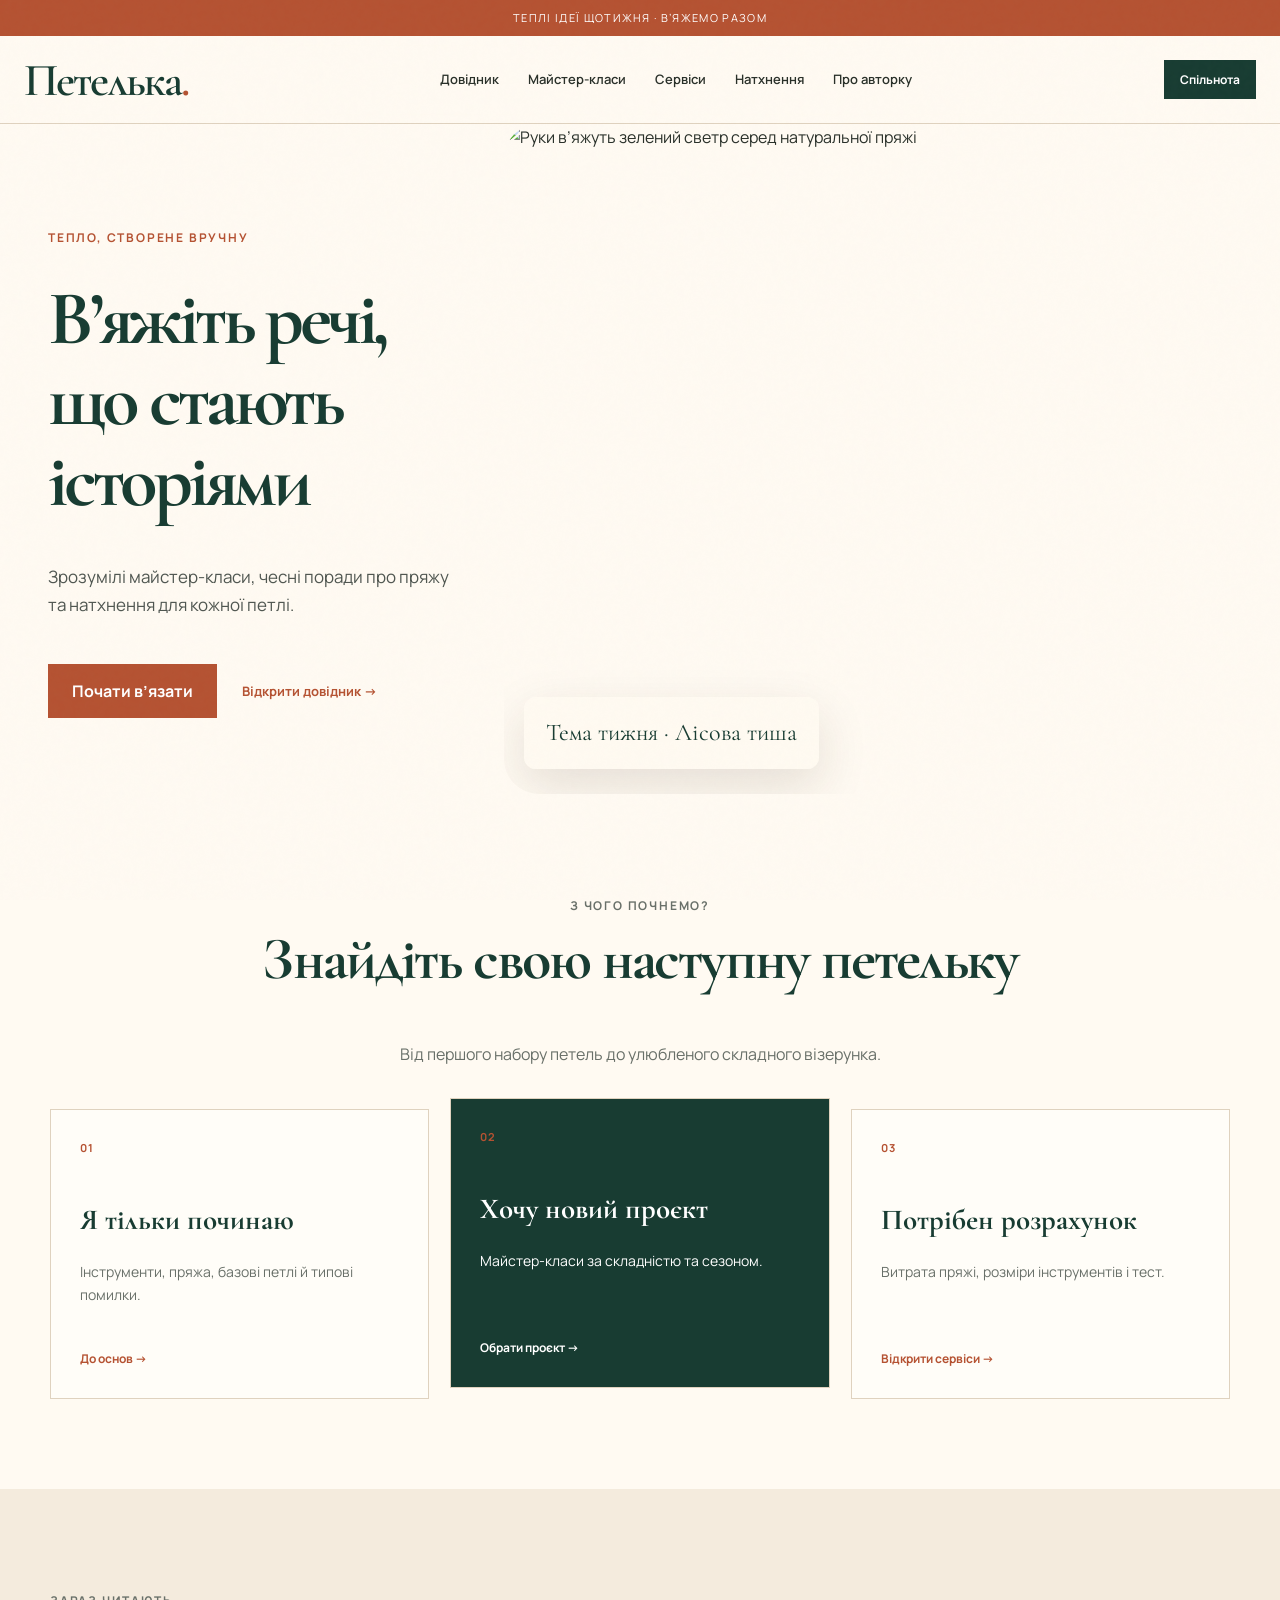
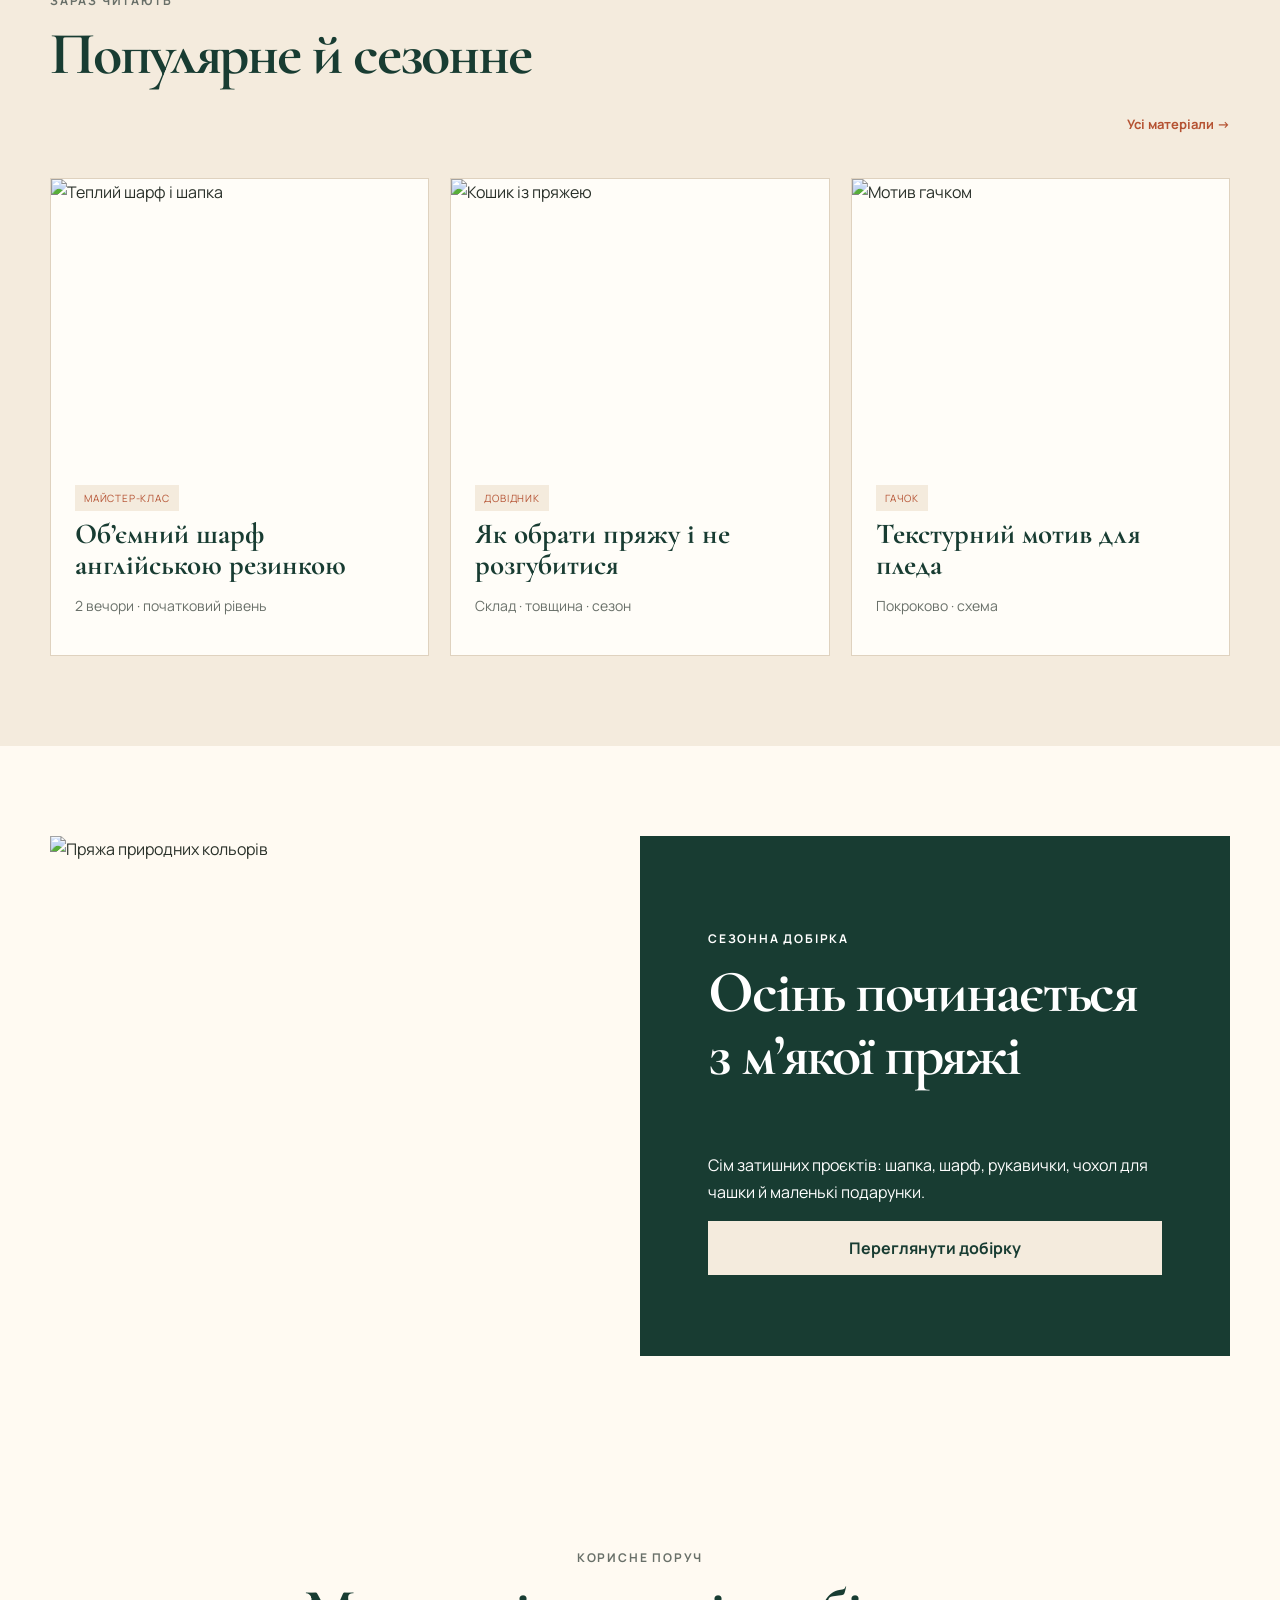
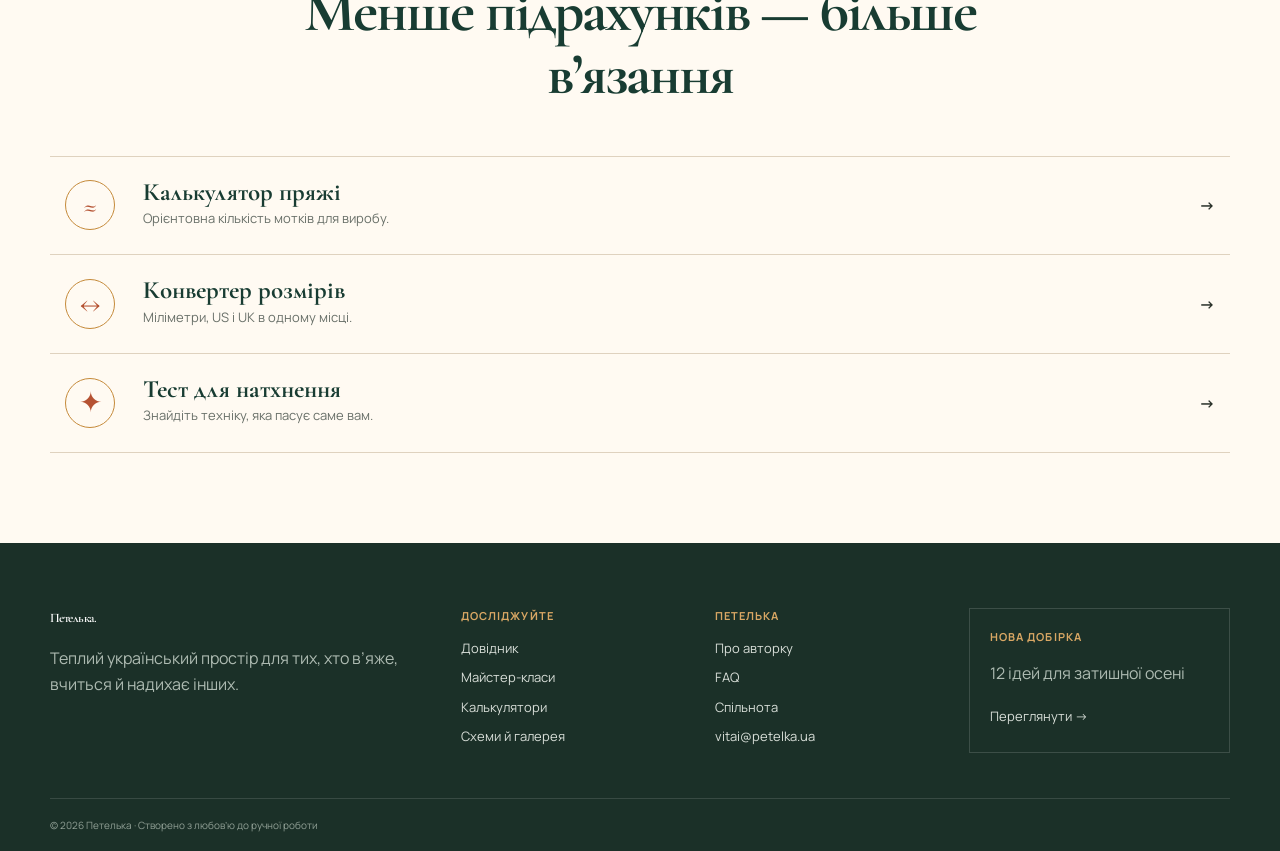
==== index.html @ 1c402456 "Add files via upload" ====
<!doctype html><html lang="uk"><head><meta charset="utf-8"><meta name="viewport" content="width=device-width,initial-scale=1"><title>Петелька — в’язання з теплом</title><meta name="description" content="Техніки, майстер-класи, схеми й калькулятори для в’язання."><link rel="stylesheet" href="style.css"></head><body><div id="header"></div><main>
<section class="hero"><div class="hero-copy"><p class="eyebrow">Тепло, створене вручну</p><h1>В’яжіть речі,<br>що стають<br>історіями</h1><p class="lead">Зрозумілі майстер-класи, чесні поради про пряжу та натхнення для кожної петлі.</p><div class="actions"><a class="btn" href="praktyka.html">Почати в’язати</a><a class="link" href="dovidnyk.html">Відкрити довідник →</a></div></div><div class="hero-img"><img src="assets/images/hero.webp" alt="Руки в’яжуть зелений светр серед натуральної пряжі"><div class="float-card">Тема тижня · Лісова тиша</div></div></section>
<section class="section shell"><div class="heading center"><p class="eyebrow">З чого почнемо?</p><h2>Знайдіть свою наступну петельку</h2><p>Від першого набору петель до улюбленого складного візерунка.</p></div><div class="grid3"><a class="path" href="dovidnyk.html"><span>01</span><h3>Я тільки починаю</h3><p>Інструменти, пряжа, базові петлі й типові помилки.</p><b>До основ →</b></a><a class="path dark" href="praktyka.html"><span>02</span><h3>Хочу новий проєкт</h3><p>Майстер-класи за складністю та сезоном.</p><b>Обрати проєкт →</b></a><a class="path" href="servisy.html"><span>03</span><h3>Потрібен розрахунок</h3><p>Витрата пряжі, розміри інструментів і тест.</p><b>Відкрити сервіси →</b></a></div></section>
<section class="section alt"><div class="shell"><div class="heading split"><div><p class="eyebrow">Зараз читають</p><h2>Популярне й сезонне</h2></div><a class="link" href="praktyka.html">Усі матеріали →</a></div><div class="grid3"><a class="card" href="praktyka.html#sharf"><img src="assets/images/winter.webp" alt="Теплий шарф і шапка"><div class="card-body"><span class="badge">Майстер-клас</span><h3>Об’ємний шарф англійською резинкою</h3><p>2 вечори · початковий рівень</p></div></a><a class="card" href="dovidnyk.html#pryazha"><img src="assets/images/yarn.webp" alt="Кошик із пряжею"><div class="card-body"><span class="badge">Довідник</span><h3>Як обрати пряжу і не розгубитися</h3><p>Склад · товщина · сезон</p></div></a><a class="card" href="praktyka.html#motiv"><img src="assets/images/crochet.webp" alt="Мотив гачком"><div class="card-body"><span class="badge">Гачок</span><h3>Текстурний мотив для пледа</h3><p>Покроково · схема</p></div></a></div></div></section>
<section class="section shell"><div class="season"><img src="assets/images/yarn.webp" alt="Пряжа природних кольорів"><div class="season-copy"><p class="eyebrow">Сезонна добірка</p><h2>Осінь починається з м’якої пряжі</h2><p>Сім затишних проєктів: шапка, шарф, рукавички, чохол для чашки й маленькі подарунки.</p><a class="btn light" href="praktyka.html#season">Переглянути добірку</a></div></div></section>
<section class="section shell"><div class="heading center"><p class="eyebrow">Корисне поруч</p><h2>Менше підрахунків — більше в’язання</h2></div><div class="tool-list"><a href="servisy.html#yarn"><i>≈</i><div><h3>Калькулятор пряжі</h3><p>Орієнтовна кількість мотків для виробу.</p></div><b>→</b></a><a href="servisy.html#converter"><i>↔</i><div><h3>Конвертер розмірів</h3><p>Міліметри, US і UK в одному місці.</p></div><b>→</b></a><a href="servisy.html#quiz"><i>✦</i><div><h3>Тест для натхнення</h3><p>Знайдіть техніку, яка пасує саме вам.</p></div><b>→</b></a></div></section></main><div id="footer"></div><script src="script.js"></script></body></html>
---- style.css ----
@import url('https://fonts.googleapis.com/css2?family=Cormorant+Garamond:wght@500;600&family=Manrope:wght@400;500;600;700&display=swap');
:root{--paper:#f4ebdd;--cream:#fffaf2;--forest:#183c32;--rust:#b55232;--rust2:#913d28;--ochre:#c58a3a;--sage:#7a8b72;--ink:#293029;--muted:#697069;--line:#dfd2bf;--white:#fffdf8;--shadow:0 18px 50px #38271920}*{box-sizing:border-box}html{scroll-behavior:smooth}body{margin:0;background:var(--cream);color:var(--ink);font:16px/1.65 Manrope,sans-serif}body:before{content:"";position:fixed;inset:0;pointer-events:none;z-index:99;opacity:.1;background-image:url("data:image/svg+xml,%3Csvg viewBox='0 0 180 180' xmlns='http://www.w3.org/2000/svg'%3E%3Cfilter id='n'%3E%3CfeTurbulence type='fractalNoise' baseFrequency='.75' numOctaves='3'/%3E%3C/filter%3E%3Crect width='100%25' height='100%25' filter='url(%23n)' opacity='.18'/%3E%3C/svg%3E")}a{color:inherit;text-decoration:none}img{display:block;width:100%;height:100%;object-fit:cover}button,input,select,textarea{font:inherit}.shell{width:min(1180px,calc(100% - 48px));margin:auto}.section{padding:90px 0}.alt{background:var(--paper)}h1,h2,h3{font-family:"Cormorant Garamond",serif;color:var(--forest);line-height:1.05;margin-top:0}h2{font-size:clamp(40px,5vw,60px);letter-spacing:-.035em}h3{font-size:29px}.eyebrow{color:var(--rust);font-size:12px;font-weight:700;letter-spacing:.15em;text-transform:uppercase}.announce{height:36px;background:var(--rust);color:#fff;display:grid;place-items:center;font-size:11px;letter-spacing:.12em;text-transform:uppercase}.site-header{height:88px;position:sticky;top:0;z-index:50;background:#fffaf2ee;border-bottom:1px solid var(--line);backdrop-filter:blur(12px)}.header-in{width:min(1380px,calc(100% - 48px));height:100%;margin:auto;display:flex;align-items:center;justify-content:space-between;gap:30px}.logo{font:600 46px/1 "Cormorant Garamond";color:var(--forest);letter-spacing:-.04em}.logo span{color:var(--rust)}.nav{display:flex;gap:29px;font-size:13px;font-weight:600}.nav a{position:relative;padding:9px 0}.nav a:after{content:"";position:absolute;left:0;bottom:2px;width:0;height:2px;background:var(--rust);transition:.2s}.nav a:hover:after,.nav a.active:after{width:100%}.header-cta{padding:10px 16px;background:var(--forest);color:#fff;font-size:12px;font-weight:700}.menu-btn{display:none;border:0;background:none;font-size:26px;color:var(--forest)}.hero{width:min(1380px,calc(100% - 48px));margin:auto;display:grid;grid-template-columns:39% 1fr;min-height:670px}.hero-copy{padding:76px 52px 60px 24px;display:flex;flex-direction:column;justify-content:center}.hero h1{font-size:clamp(62px,6vw,92px);letter-spacing:-.055em;margin:20px 0 25px}.lead{color:#4f5650;font-size:17px;max-width:460px}.actions{display:flex;align-items:center;gap:25px;margin-top:28px;flex-wrap:wrap}.btn{display:inline-flex;justify-content:center;align-items:center;min-height:54px;padding:13px 24px;background:var(--rust);color:#fff;border:0;font-weight:700;cursor:pointer;transition:.2s}.btn:hover{background:var(--rust2);transform:translateY(-2px)}.btn.light{background:var(--paper);color:var(--forest)}.link{color:var(--rust);font-size:13px;font-weight:700}.hero-img{position:relative;min-height:650px;border-radius:35px 0 35px 35px;overflow:hidden}.hero-img img{transition:.6s}.hero-img:hover img{transform:scale(1.02)}.float-card{position:absolute;left:20px;bottom:25px;background:#fffaf2ed;border-radius:12px;padding:16px 22px;box-shadow:var(--shadow);font-family:"Cormorant Garamond";font-size:24px;color:var(--forest)}.heading{max-width:760px;margin-bottom:42px}.heading.center{text-align:center;margin-inline:auto}.heading.split{max-width:none;display:flex;justify-content:space-between;align-items:end}.heading p{color:var(--muted)}.grid3{display:grid;grid-template-columns:repeat(3,1fr);gap:21px}.path,.card,.mini{background:var(--white);border:1px solid var(--line);padding:29px}.path{min-height:290px;display:flex;flex-direction:column;transition:.25s}.path span,.mini span{font-size:11px;letter-spacing:.1em;color:var(--rust);text-transform:uppercase;font-weight:700}.path h3{margin:48px 0 10px}.path p,.card p,.mini p{color:var(--muted);font-size:14px}.path b{margin-top:auto;color:var(--rust);font-size:12px}.path.dark{background:var(--forest);transform:translateY(-11px)}.path.dark h3,.path.dark p,.path.dark b{color:#fff}.path:hover,.card:hover{transform:translateY(-5px);box-shadow:var(--shadow)}.card{padding:0;overflow:hidden;transition:.25s}.card img{height:280px}.card-body{padding:24px}.card h3{margin:8px 0}.badge{display:inline-block;background:var(--paper);padding:5px 9px;font-size:10px;text-transform:uppercase;letter-spacing:.08em;color:var(--rust)}.season{display:grid;grid-template-columns:1fr 1fr}.season>img{min-height:520px}.season-copy{background:var(--forest);padding:68px;display:flex;flex-direction:column;justify-content:center}.season-copy h2,.season-copy p{color:#fff}.tool-list{border-top:1px solid var(--line)}.tool-list a{display:grid;grid-template-columns:60px 1fr auto;gap:18px;align-items:center;padding:22px 15px;border-bottom:1px solid var(--line)}.tool-list a:hover{background:var(--paper)}.tool-list i{width:50px;height:50px;border:1px solid var(--ochre);border-radius:50%;display:grid;place-items:center;color:var(--rust);font:28px "Cormorant Garamond"}.tool-list h3{font-size:25px;margin:0}.tool-list p{margin:3px 0;color:var(--muted);font-size:13px}.page-hero{background:var(--paper);padding:72px 0;border-bottom:1px solid var(--line)}.page-hero .shell{display:grid;grid-template-columns:1fr .6fr;gap:60px;align-items:end}.crumb{font-size:11px;letter-spacing:.1em;text-transform:uppercase;color:var(--rust)}.page-hero h1{font-size:clamp(58px,7vw,92px);letter-spacing:-.05em;margin:18px 0 10px}.page-hero p{max-width:650px;font-size:17px;color:var(--muted)}.aside{border-left:2px solid var(--ochre);padding-left:25px;color:var(--muted)}.info-img{height:220px;margin:-29px -29px 24px;width:calc(100% + 58px)}.tags{display:flex;gap:6px;flex-wrap:wrap}.tags b{border:1px solid var(--line);border-radius:30px;padding:3px 8px;color:var(--muted);font-size:10px}.filter{display:flex;gap:8px;flex-wrap:wrap;margin-bottom:25px}.filter button{border:1px solid var(--line);background:var(--white);padding:9px 14px;cursor:pointer}.filter button.active{background:var(--forest);color:#fff}.data{overflow-x:auto;border:1px solid var(--line)}table{border-collapse:collapse;width:100%;min-width:620px;background:var(--white)}th,td{padding:13px 16px;border-bottom:1px solid var(--line);text-align:left}th{background:var(--forest);color:#fff;font-size:11px;text-transform:uppercase}.steps article{display:grid;grid-template-columns:52px 1fr;gap:18px;padding:22px 0;border-top:1px solid var(--line)}.steps strong{font:42px "Cormorant Garamond";color:var(--ochre)}.steps h3{font-size:26px;margin:0 0 6px}.steps p{margin:0;color:var(--muted)}.two{display:grid;grid-template-columns:1fr 1fr;gap:25px}.tips article{background:var(--white);border-left:3px solid var(--rust);padding:25px}.tips h3{font-size:25px;margin-bottom:8px}.tips p{margin:0;color:var(--muted)}.service{display:grid;grid-template-columns:.85fr 1.15fr;gap:25px}.panel{padding:30px;border:1px solid var(--line);background:var(--white)}.panel.result{background:var(--forest);color:#fff}.result h3,.result p{color:#fff}.big{font:66px/1 "Cormorant Garamond";color:#f0d0a5;margin:23px 0}.field{display:grid;gap:6px;margin-bottom:16px}.field label{font-size:11px;text-transform:uppercase;letter-spacing:.08em;font-weight:700}.field input,.field select,.field textarea{width:100%;padding:12px;border:1px solid var(--line);background:#fff}.quiz button{display:block;width:100%;text-align:left;padding:12px;margin:7px 0;background:#fff;border:1px solid var(--line);cursor:pointer}.quiz button.selected{background:var(--forest);color:#fff}.gallery{display:grid;grid-template-columns:repeat(12,1fr);grid-auto-rows:160px;gap:14px}.gallery figure{margin:0;overflow:hidden;position:relative}.gallery figure:nth-child(1){grid-column:span 7;grid-row:span 3}.gallery figure:nth-child(2){grid-column:span 5;grid-row:span 2}.gallery figure:nth-child(3){grid-column:span 5;grid-row:span 2}.gallery figure:nth-child(4){grid-column:span 4;grid-row:span 2}.gallery figure:nth-child(5){grid-column:span 8;grid-row:span 2}.gallery figcaption{position:absolute;bottom:12px;left:12px;background:#fffaf2e8;padding:6px 9px;font-size:11px}.download{display:grid;grid-template-columns:55px 1fr auto;gap:16px;align-items:center;padding:18px;border:1px solid var(--line);background:var(--white);margin-bottom:12px}.download i{width:50px;height:50px;background:var(--paper);display:grid;place-items:center;color:var(--rust);font-style:normal;font-weight:700}.download h3{font-size:24px;margin:0}.download p{margin:0;color:var(--muted);font-size:12px}.download b{color:var(--rust);font-size:12px}.portrait{display:grid;grid-template-columns:.8fr 1.2fr;gap:65px;align-items:center}.portrait>img{height:600px}.quote{font:34px/1.2 "Cormorant Garamond";color:var(--forest);border-left:2px solid var(--rust);padding-left:22px}.faq details{padding:19px 4px;border-top:1px solid var(--line)}.faq details:last-child{border-bottom:1px solid var(--line)}.faq summary{cursor:pointer;font:27px "Cormorant Garamond";color:var(--forest)}.faq p{max-width:800px;color:var(--muted)}.community{display:grid;grid-template-columns:1fr 1fr;background:var(--forest)}.community>div,.community>form{padding:55px}.community h2,.community>div p{color:#fff}.community img{height:300px;margin-top:25px}.community form{background:var(--paper)}.success{background:#e4ede5;border-left:3px solid var(--forest);padding:12px;margin-top:14px}.footer{background:#1b3028;color:#d8ded8;padding-top:65px}.footer-grid{display:grid;grid-template-columns:1.4fr .8fr .8fr 1fr;gap:45px}.footer .logo{color:#fff}.footer h3{font:700 11px Manrope;color:#d9a764;text-transform:uppercase;letter-spacing:.1em}.footer a{display:block;padding:4px 0;font-size:13px}.footer p{color:#aebbb2}.footer-note{border:1px solid #ffffff25;padding:20px}.copy{border-top:1px solid #ffffff20;margin-top:45px;padding:18px 0;color:#91a096;font-size:10px}
@media(max-width:900px){.nav,.header-cta{display:none}.menu-btn{display:block}.nav.open{display:grid;position:absolute;right:24px;top:76px;width:250px;padding:18px;background:var(--white);box-shadow:var(--shadow)}.hero{grid-template-columns:1fr}.hero-copy{padding:60px 20px}.grid3{grid-template-columns:repeat(2,1fr)}.service{grid-template-columns:1fr}.footer-grid{grid-template-columns:1fr 1fr}}
@media(max-width:650px){.shell,.hero,.header-in{width:calc(100% - 32px)}.section{padding:60px 0}.hero{width:100%}.hero-copy{padding:48px 24px 32px}.hero h1{font-size:58px}.hero-img{border-radius:0;min-height:430px}.grid3,.two,.season,.page-hero .shell,.portrait,.community{grid-template-columns:1fr}.path.dark{transform:none}.heading.split{display:block}.season-copy{padding:42px 24px}.page-hero{padding:52px 0}.page-hero h1{font-size:56px}.aside{display:none}.gallery{grid-template-columns:1fr;grid-auto-rows:290px}.gallery figure:nth-child(n){grid-column:auto;grid-row:auto}.download{grid-template-columns:50px 1fr}.download b{grid-column:2}.portrait>img{height:450px}.community>div,.community>form{padding:34px 24px}.footer-grid{grid-template-columns:1fr}.actions .btn{width:100%}}
@media(prefers-reduced-motion:reduce){*{scroll-behavior:auto!important;transition:none!important}}
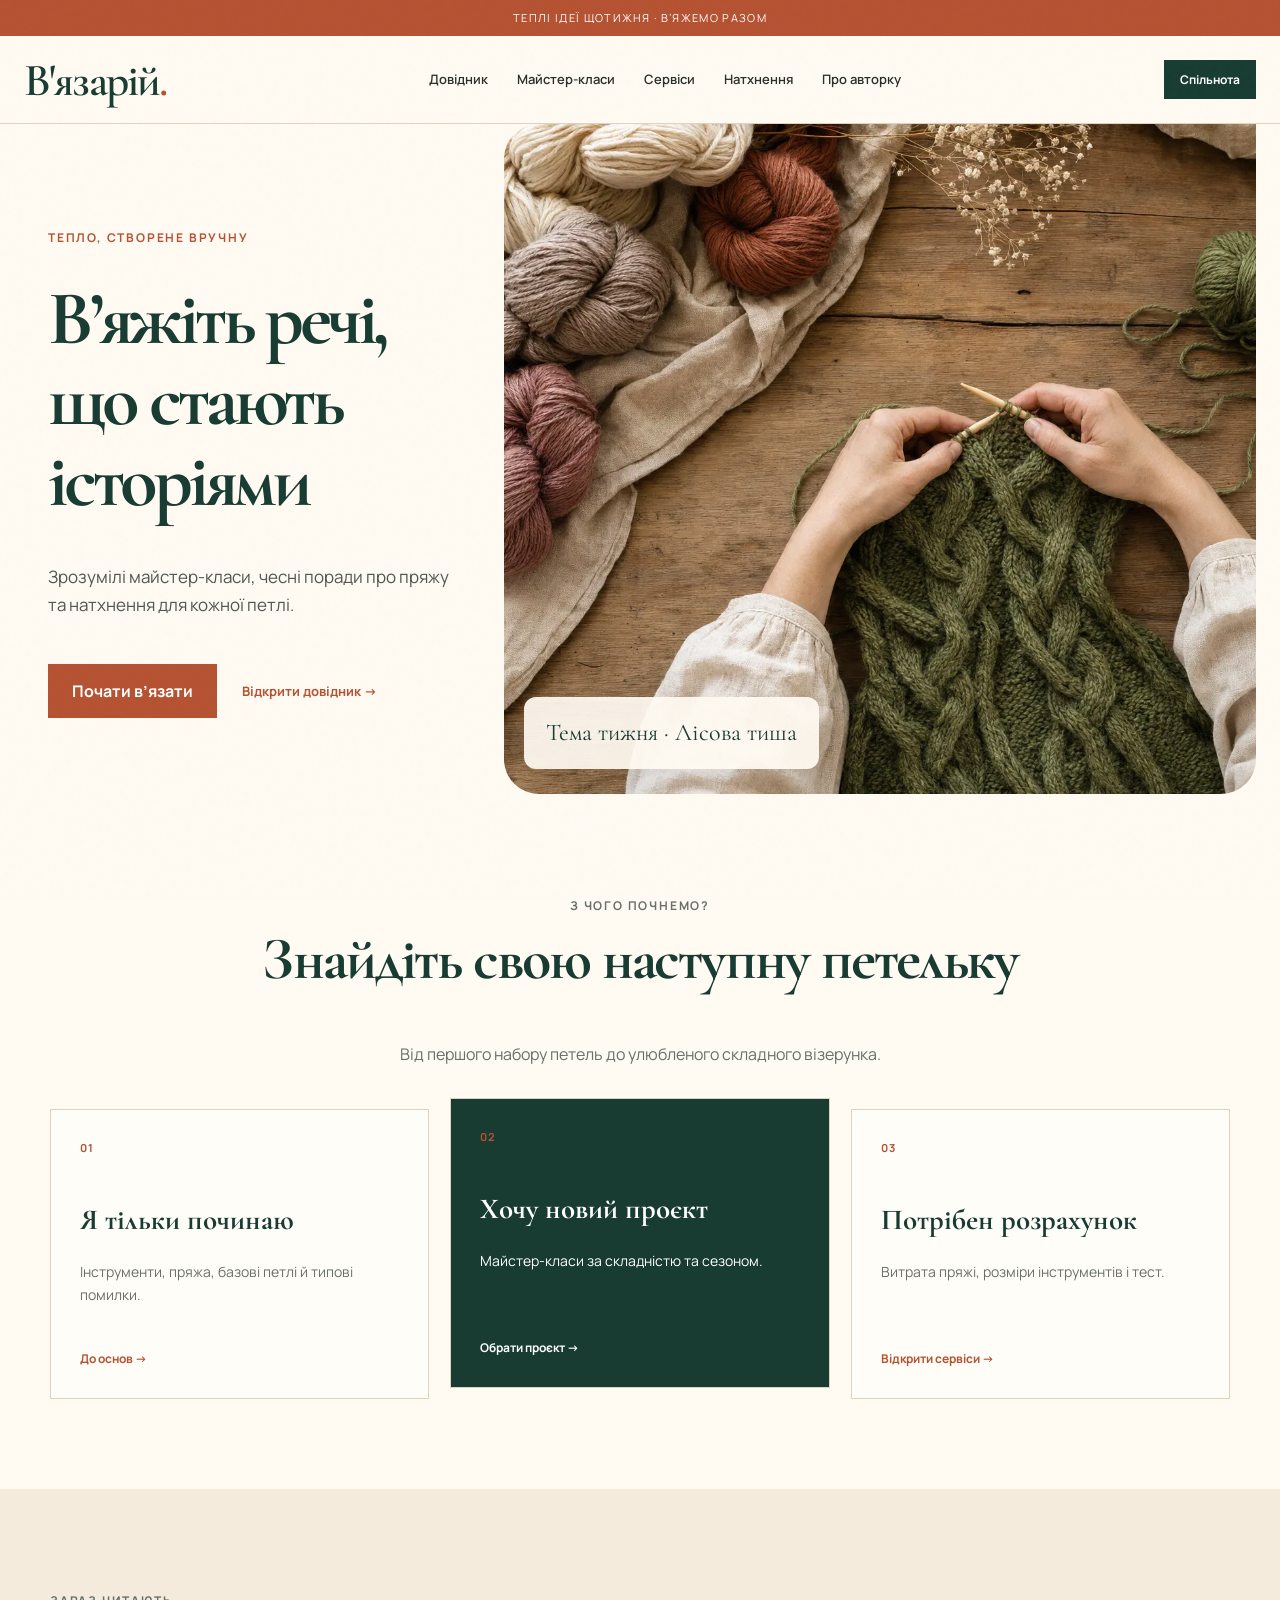
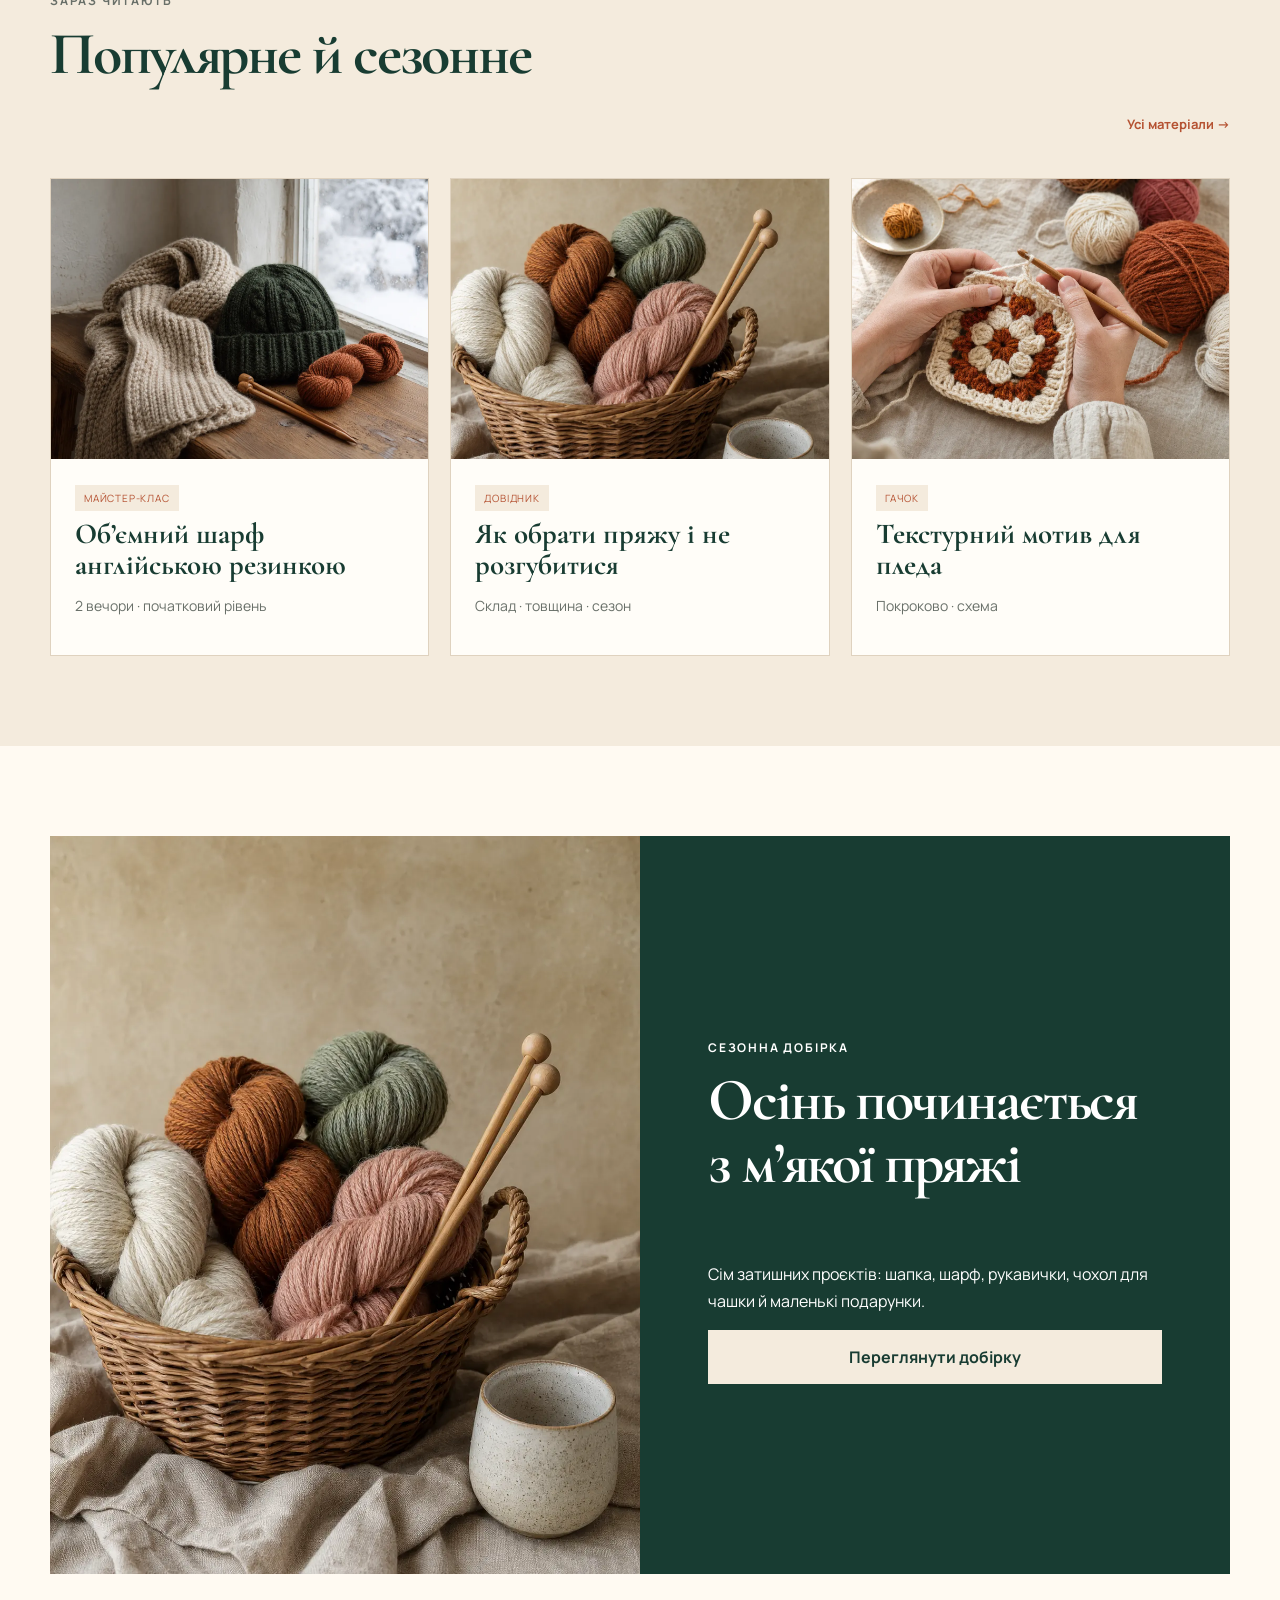
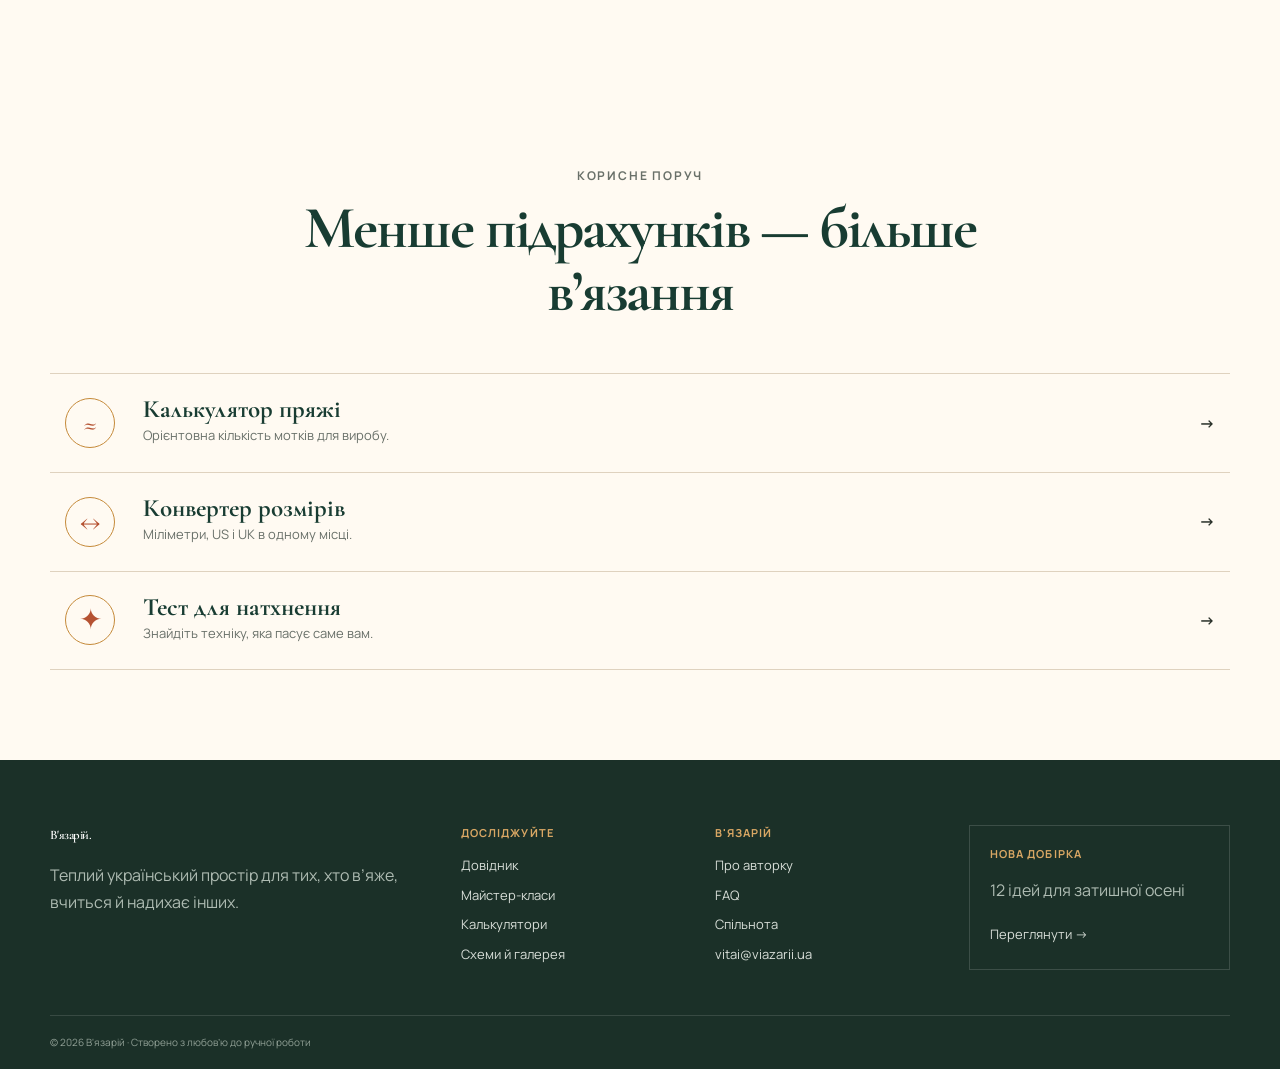
==== commit 959ac7c6: "Add files via upload" ====
--- a/index.html
+++ b/index.html
@@ -1,4 +1,4 @@
-<!doctype html><html lang="uk"><head><meta charset="utf-8"><meta name="viewport" content="width=device-width,initial-scale=1"><title>Петелька — в’язання з теплом</title><meta name="description" content="Техніки, майстер-класи, схеми й калькулятори для в’язання."><link rel="stylesheet" href="style.css"></head><body><div id="header"></div><main>
+<!doctype html><html lang="uk"><head><meta charset="utf-8"><meta name="viewport" content="width=device-width,initial-scale=1"><title>В'язарій — в’язання з теплом</title><meta name="description" content="Техніки, майстер-класи, схеми й калькулятори для в’язання."><link rel="stylesheet" href="style.css"></head><body><div id="header"></div><main>
 <section class="hero"><div class="hero-copy"><p class="eyebrow">Тепло, створене вручну</p><h1>В’яжіть речі,<br>що стають<br>історіями</h1><p class="lead">Зрозумілі майстер-класи, чесні поради про пряжу та натхнення для кожної петлі.</p><div class="actions"><a class="btn" href="praktyka.html">Почати в’язати</a><a class="link" href="dovidnyk.html">Відкрити довідник →</a></div></div><div class="hero-img"><img src="assets/images/hero.webp" alt="Руки в’яжуть зелений светр серед натуральної пряжі"><div class="float-card">Тема тижня · Лісова тиша</div></div></section>
 <section class="section shell"><div class="heading center"><p class="eyebrow">З чого почнемо?</p><h2>Знайдіть свою наступну петельку</h2><p>Від першого набору петель до улюбленого складного візерунка.</p></div><div class="grid3"><a class="path" href="dovidnyk.html"><span>01</span><h3>Я тільки починаю</h3><p>Інструменти, пряжа, базові петлі й типові помилки.</p><b>До основ →</b></a><a class="path dark" href="praktyka.html"><span>02</span><h3>Хочу новий проєкт</h3><p>Майстер-класи за складністю та сезоном.</p><b>Обрати проєкт →</b></a><a class="path" href="servisy.html"><span>03</span><h3>Потрібен розрахунок</h3><p>Витрата пряжі, розміри інструментів і тест.</p><b>Відкрити сервіси →</b></a></div></section>
 <section class="section alt"><div class="shell"><div class="heading split"><div><p class="eyebrow">Зараз читають</p><h2>Популярне й сезонне</h2></div><a class="link" href="praktyka.html">Усі матеріали →</a></div><div class="grid3"><a class="card" href="praktyka.html#sharf"><img src="assets/images/winter.webp" alt="Теплий шарф і шапка"><div class="card-body"><span class="badge">Майстер-клас</span><h3>Об’ємний шарф англійською резинкою</h3><p>2 вечори · початковий рівень</p></div></a><a class="card" href="dovidnyk.html#pryazha"><img src="assets/images/yarn.webp" alt="Кошик із пряжею"><div class="card-body"><span class="badge">Довідник</span><h3>Як обрати пряжу і не розгубитися</h3><p>Склад · товщина · сезон</p></div></a><a class="card" href="praktyka.html#motiv"><img src="assets/images/crochet.webp" alt="Мотив гачком"><div class="card-body"><span class="badge">Гачок</span><h3>Текстурний мотив для пледа</h3><p>Покроково · схема</p></div></a></div></div></section>
--- a/style.css
+++ b/style.css
@@ -3,3 +3,102 @@
 @media(max-width:900px){.nav,.header-cta{display:none}.menu-btn{display:block}.nav.open{display:grid;position:absolute;right:24px;top:76px;width:250px;padding:18px;background:var(--white);box-shadow:var(--shadow)}.hero{grid-template-columns:1fr}.hero-copy{padding:60px 20px}.grid3{grid-template-columns:repeat(2,1fr)}.service{grid-template-columns:1fr}.footer-grid{grid-template-columns:1fr 1fr}}
 @media(max-width:650px){.shell,.hero,.header-in{width:calc(100% - 32px)}.section{padding:60px 0}.hero{width:100%}.hero-copy{padding:48px 24px 32px}.hero h1{font-size:58px}.hero-img{border-radius:0;min-height:430px}.grid3,.two,.season,.page-hero .shell,.portrait,.community{grid-template-columns:1fr}.path.dark{transform:none}.heading.split{display:block}.season-copy{padding:42px 24px}.page-hero{padding:52px 0}.page-hero h1{font-size:56px}.aside{display:none}.gallery{grid-template-columns:1fr;grid-auto-rows:290px}.gallery figure:nth-child(n){grid-column:auto;grid-row:auto}.download{grid-template-columns:50px 1fr}.download b{grid-column:2}.portrait>img{height:450px}.community>div,.community>form{padding:34px 24px}.footer-grid{grid-template-columns:1fr}.actions .btn{width:100%}}
 @media(prefers-reduced-motion:reduce){*{scroll-behavior:auto!important;transition:none!important}}
+
+/* Мобільні заголовки-акордеони: текстурна смужка + однотонний вміст. */
+.mobile-section-toggle{display:none}
+.mobile-section-content{display:contents}
+.empty-author-page{min-height:clamp(520px,72vh,900px);background:var(--cream)}
+
+@media(max-width:650px){
+  .logo{font-size:36px}
+
+  /* На телефоні фотографія стає фоном херо-блоку. */
+  .hero{
+    position:relative;
+    isolation:isolate;
+    min-height:610px;
+    background:url("assets/images/hero.webp") 62% center/cover no-repeat;
+    color:#fff;
+  }
+  .hero:before{
+    content:"";
+    position:absolute;
+    inset:0;
+    z-index:-1;
+    background:linear-gradient(90deg,rgba(15,38,31,.90) 0%,rgba(15,38,31,.76) 55%,rgba(15,38,31,.40) 100%);
+  }
+  .hero-copy{
+    min-height:610px;
+    padding:64px 24px 58px;
+    justify-content:center;
+  }
+  .hero h1{color:#fff;text-shadow:0 2px 18px rgba(0,0,0,.28)}
+  .hero .eyebrow{color:#f2c98c}
+  .hero .lead{color:#f6f2ea;max-width:400px;text-shadow:0 1px 12px rgba(0,0,0,.32)}
+  .hero .link{color:#fff;text-decoration:underline;text-underline-offset:5px}
+  .hero-img{display:none}
+
+  .mobile-accordion-section.section{padding:0!important}
+  .mobile-accordion-section.section.shell,
+  .mobile-accordion-section.section>.shell{width:100%;max-width:none}
+  .mobile-section-toggle{
+    width:100%;
+    min-height:82px;
+    display:flex;
+    align-items:center;
+    justify-content:space-between;
+    gap:20px;
+    padding:20px 24px;
+    border:0;
+    border-top:1px solid rgba(85,65,43,.18);
+    border-bottom:1px solid rgba(85,65,43,.18);
+    color:var(--forest);
+    text-align:left;
+    font:600 32px/1.05 "Cormorant Garamond",serif;
+    cursor:pointer;
+    background-color:#eadfce;
+    background-image:
+      repeating-linear-gradient(0deg,rgba(83,62,38,.045) 0 1px,transparent 1px 5px),
+      repeating-linear-gradient(90deg,rgba(255,255,255,.22) 0 1px,transparent 1px 7px),
+      linear-gradient(135deg,#eee4d5,#e2d3bd);
+  }
+  .mobile-section-toggle i{
+    position:relative;
+    flex:0 0 34px;
+    width:34px;
+    height:34px;
+    border:1px solid rgba(24,60,50,.38);
+    border-radius:50%;
+  }
+  .mobile-section-toggle i:before,
+  .mobile-section-toggle i:after{
+    content:"";
+    position:absolute;
+    left:9px;
+    top:15px;
+    width:14px;
+    height:2px;
+    background:var(--forest);
+    transition:transform .25s ease;
+  }
+  .mobile-section-toggle i:after{transform:rotate(90deg)}
+  .mobile-section-toggle[aria-expanded="true"] i:after{transform:rotate(0)}
+  .mobile-section-content{
+    display:block;
+    overflow:hidden;
+    padding:28px 16px 48px;
+    background:var(--cream);
+  }
+  .mobile-accordion-section.is-collapsed .mobile-section-content{display:none}
+  .mobile-original-section-title{display:none!important}
+  .mobile-section-content>.heading{margin-bottom:26px}
+  .mobile-section-content>.heading:empty{display:none}
+  .mobile-section-content .heading.center{text-align:left}
+  .mobile-section-content .heading.split{display:block}
+  .mobile-section-content .grid3,
+  .mobile-section-content .two,
+  .mobile-section-content .service,
+  .mobile-section-content .season{width:100%}
+  .mobile-section-content .season>img{min-height:340px}
+  .mobile-section-content .season-copy{padding:36px 22px}
+}
